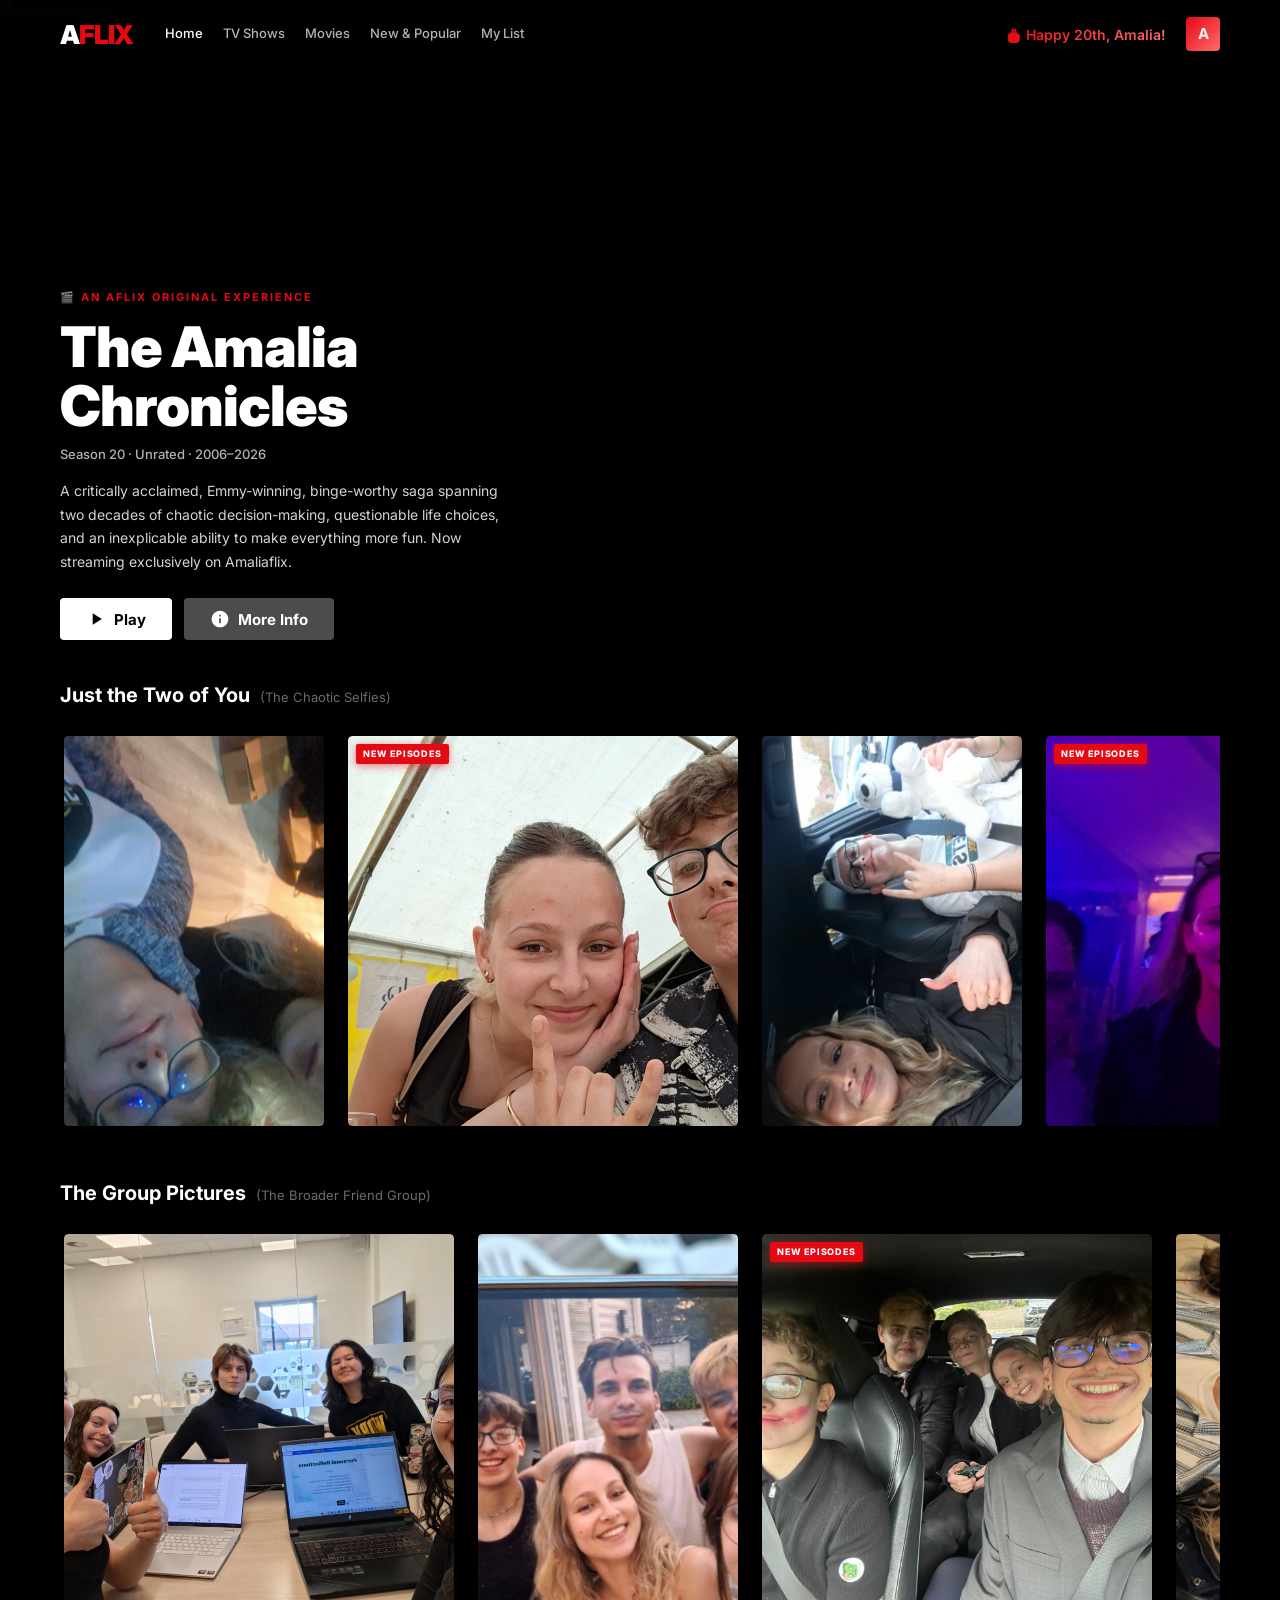
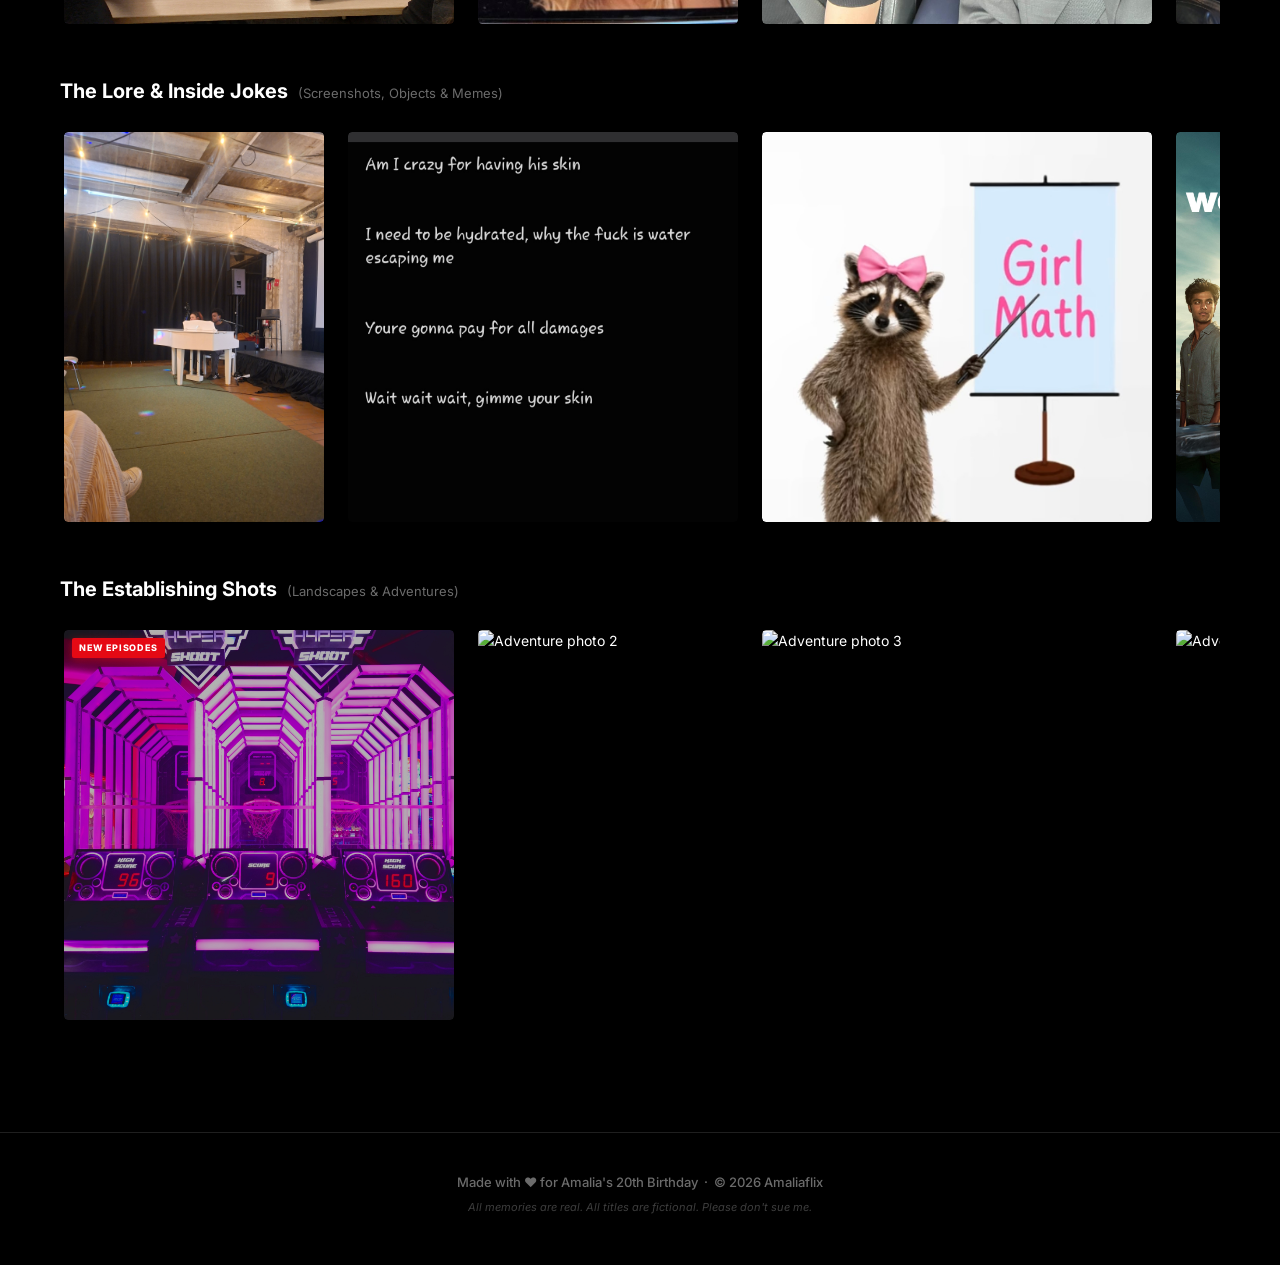
==== index.html @ 2b8cc13b "Update structure for deployment" ====
<!DOCTYPE html>
<html lang="en">
<head>
  <meta charset="UTF-8" />
  <meta name="viewport" content="width=device-width, initial-scale=1.0" />
  <title>Amaliaflix – Happy 20th, Amalia!</title>
  <meta name="description" content="A Netflix-style birthday tribute to Amalia's 20th birthday. Curated memories, inside jokes, and the greatest hits of 20 years." />
  <link rel="preconnect" href="https://fonts.googleapis.com" />
  <link rel="preconnect" href="https://fonts.gstatic.com" crossorigin />
  <link href="https://fonts.googleapis.com/css2?family=Inter:wght@300;400;500;600;700;900&display=swap" rel="stylesheet" />
  <link rel="stylesheet" href="style.css" />
</head>
<body>

  <!-- ===== FIXED HEADER ===== -->
  <header class="nav" id="main-nav">
    <div class="nav__left">
      <a href="#" class="nav__logo" id="logo-link" aria-label="Amaliaflix Home">
        <span class="logo__amalia">A</span><span class="logo__flix">FLIX</span>
      </a>
      <nav class="nav__links" aria-label="Main navigation">
        <a href="#" class="nav__link nav__link--active">Home</a>
        <a href="#" class="nav__link">TV Shows</a>
        <a href="#" class="nav__link">Movies</a>
        <a href="#" class="nav__link">New &amp; Popular</a>
        <a href="#" class="nav__link">My List</a>
      </nav>
    </div>
    <div class="nav__right">
      <span class="nav__greeting" id="birthday-greeting">🎂 Happy 20th, Amalia!</span>
      <a href="profile.html" class="nav__avatar" aria-label="Go to Profile" id="profile-avatar">A</a>
    </div>
  </header>

  <!-- ===== HERO BANNER ===== -->
  <section class="hero" id="hero-banner" aria-label="Featured content">
    <div class="hero__bg">
      <img src="imgs/The Establishing Shots/20260407_115421.jpg" alt="Hero backdrop" class="hero__img" />
      <div class="hero__overlay"></div>
    </div>
    <div class="hero__content">
      <div class="hero__meta-tag">🎬 An Aflix Original Experience</div>
      <h1 class="hero__title">The Amalia Chronicles</h1>
      <p class="hero__subtitle">Season 20 · Unrated · 2006–2026</p>
      <p class="hero__desc">
        A critically acclaimed, Emmy-winning, binge-worthy saga spanning two decades of chaotic decision-making,
        questionable life choices, and an inexplicable ability to make everything more fun.
        Now streaming exclusively on Amaliaflix.
      </p>
      <div class="hero__actions">
        <button class="btn btn--play" id="play-btn">
          <svg viewBox="0 0 24 24" fill="currentColor" width="20" height="20"><path d="M8 5v14l11-7z"/></svg>
          Play
        </button>
        <button class="btn btn--info" id="more-info-btn">
          <svg viewBox="0 0 24 24" fill="currentColor" width="20" height="20"><path d="M12 2C6.48 2 2 6.48 2 12s4.48 10 10 10 10-4.48 10-10S17.52 2 12 2zm1 15h-2v-6h2v6zm0-8h-2V7h2v2z"/></svg>
          More Info
        </button>
      </div>
    </div>
  </section>

  <!-- ===== MAIN CONTENT ===== -->
  <main class="content" id="main-content">

    <!-- ========================================
         ROW 1: Just the Two of You
         Folder: imgs/Just the Two of You/
         Files: Selfie_5, Snapchat x4, legos_notes_two_of_us
    ========================================= -->
    <section class="row" id="row-selfies" aria-labelledby="row1-title">
      <h2 class="row__title" id="row1-title">Just the Two of You <span class="row__subtitle">(The Chaotic Selfies)</span></h2>
      <div class="row__track-wrapper">
        <button class="row__chevron row__chevron--left" aria-label="Scroll left" id="r1-left">&#8249;</button>
        <div class="row__track" id="row1-track">

          <a href="#" class="card card--portrait" id="r1-c1" aria-label="Because You Watched: Our Terrible Decisions">
            <div class="card__img-wrap">
              <img src="imgs/Just the Two of You/Snapchat-1022523399.jpg" alt="Chaotic selfie 1" loading="lazy" />
              <div class="card__shine"></div>
            </div>
            <div class="card__meta">
              <span class="card__match card__match--green">98% Match</span>
              <h3 class="card__title">Because You Watched: Our Terrible Decisions</h3>
            </div>
          </a>

          <a href="#" class="card card--landscape" id="r1-c2" aria-label="Top 10 Buddy Comedies in the Region">
            <div class="card__img-wrap">
              <img src="imgs/Just the Two of You/Snapchat-1174439249.jpg" alt="Chaotic selfie 2" loading="lazy" />
              <span class="badge badge--new-ep" aria-label="New Episodes">New Episodes</span>
              <div class="card__shine"></div>
            </div>
            <div class="card__meta">
              <h3 class="card__title">Top 10 Buddy Comedies in the Region</h3>
            </div>
          </a>

          <a href="#" class="card card--portrait" id="r1-c3" aria-label="Critically Acclaimed Disasters">
            <div class="card__img-wrap">
              <img src="imgs/Just the Two of You/Snapchat-1669896129.jpg" alt="Chaotic selfie 3" loading="lazy" />
              <div class="card__shine"></div>
            </div>
            <div class="card__meta">
              <h3 class="card__title">Critically Acclaimed Disasters</h3>
            </div>
          </a>

          <a href="#" class="card card--landscape" id="r1-c4" aria-label="Unscripted Reality: Season 20">
            <div class="card__img-wrap">
              <img src="imgs/Just the Two of You/Snapchat-196099087.jpg" alt="Chaotic selfie 4" loading="lazy" />
              <span class="badge badge--new-ep" aria-label="New Episodes">New Episodes</span>
              <div class="card__shine"></div>
            </div>
            <div class="card__meta">
              <h3 class="card__title">Unscripted Reality: Season 20</h3>
            </div>
          </a>

          <a href="#" class="card card--portrait" id="r1-c5" aria-label="Portrait of a Young Woman: Unfiltered">
            <div class="card__img-wrap">
              <img src="imgs/Just the Two of You/Selfie_5.jpg" alt="Chaotic selfie 5" loading="lazy" />
              <div class="card__shine"></div>
            </div>
            <div class="card__meta">
              <span class="card__match card__match--green">94% Match</span>
              <h3 class="card__title">Portrait of a Young Woman: Unfiltered</h3>
            </div>
          </a>

          <a href="#" class="card card--landscape" id="r1-c6" aria-label="Notes from the Field: Object Study">
            <div class="card__img-wrap">
              <img src="imgs/Just the Two of You/legos_notes_two_of_us.jpg" alt="Legos and notes" loading="lazy" />
              <span class="badge badge--new-ep" aria-label="New Episodes">New Episodes</span>
              <div class="card__shine"></div>
            </div>
            <div class="card__meta">
              <h3 class="card__title">Notes from the Field: Object Study</h3>
            </div>
          </a>

        </div>
        <button class="row__chevron row__chevron--right" aria-label="Scroll right" id="r1-right">&#8250;</button>
      </div>
    </section>

    <!-- ========================================
         ROW 2: The Group Pictures
         Folder: imgs/The Group Pictures/
         Files: 20260511, IMG-20260519, IMG_20260504, Snapchat-1970, cooking_group_pic, pizza_day_group
    ========================================= -->
    <section class="row" id="row-group" aria-labelledby="row2-title">
      <h2 class="row__title" id="row2-title">The Group Pictures <span class="row__subtitle">(The Broader Friend Group)</span></h2>
      <div class="row__track-wrapper">
        <button class="row__chevron row__chevron--left" aria-label="Scroll left" id="r2-left">&#8249;</button>
        <div class="row__track" id="row2-track">

          <a href="#" class="card card--landscape" id="r2-c1" aria-label="Award-Winning Group Projects">
            <div class="card__img-wrap">
              <img src="imgs/The Group Pictures/20260511_171735.jpg" alt="Group photo 1" loading="lazy" />
              <div class="card__shine"></div>
            </div>
            <div class="card__meta">
              <h3 class="card__title">Award-Winning Group Projects</h3>
            </div>
          </a>

          <a href="#" class="card card--portrait" id="r2-c2" aria-label="Teammate Drama &amp; Betrayals">
            <div class="card__img-wrap">
              <img src="imgs/The Group Pictures/IMG_20260504_120258_643.jpg" alt="Group photo 2" loading="lazy" />
              <div class="card__shine"></div>
            </div>
            <div class="card__meta">
              <span class="card__match card__match--green">95% Match</span>
              <h3 class="card__title">Teammate Drama &amp; Betrayals</h3>
            </div>
          </a>

          <a href="#" class="card card--landscape" id="r2-c3" aria-label="Epic Crossovers">
            <div class="card__img-wrap">
              <img src="imgs/The Group Pictures/IMG-20260519-WA0002.jpg" alt="Group photo 3" loading="lazy" />
              <span class="badge badge--new-ep" aria-label="New Episodes">New Episodes</span>
              <div class="card__shine"></div>
            </div>
            <div class="card__meta">
              <h3 class="card__title">Epic Crossovers</h3>
            </div>
          </a>

          <a href="#" class="card card--portrait" id="r2-c4" aria-label="Ensemble Casts You May Know">
            <div class="card__img-wrap">
              <img src="imgs/The Group Pictures/Snapchat-1970759983.jpg" alt="Group photo 4" loading="lazy" />
              <div class="card__shine"></div>
            </div>
            <div class="card__meta">
              <h3 class="card__title">Ensemble Casts You May Know</h3>
            </div>
          </a>

          <a href="#" class="card card--landscape" id="r2-c5" aria-label="MasterChef: The Friend Group Edition">
            <div class="card__img-wrap">
              <img src="imgs/The Group Pictures/cooking_group_pic.jpg" alt="Group cooking" loading="lazy" />
              <span class="badge badge--new-ep" aria-label="New Episodes">New Episodes</span>
              <div class="card__shine"></div>
            </div>
            <div class="card__meta">
              <h3 class="card__title">MasterChef: The Friend Group Edition</h3>
            </div>
          </a>

          <a href="#" class="card card--portrait" id="r2-c6" aria-label="The Great Pizza Symposium">
            <div class="card__img-wrap">
              <img src="imgs/The Group Pictures/pizza_day_group.jpg" alt="Pizza day group" loading="lazy" />
              <div class="card__shine"></div>
            </div>
            <div class="card__meta">
              <span class="card__match card__match--green">91% Match</span>
              <h3 class="card__title">The Great Pizza Symposium</h3>
            </div>
          </a>

        </div>
        <button class="row__chevron row__chevron--right" aria-label="Scroll right" id="r2-right">&#8250;</button>
      </div>
    </section>

    <!-- ========================================
         ROW 3: The Lore & Inside Jokes
         Folder: imgs/The Lore & Inside Jokes/
         Files: 20260317, Screenshot x2, cute_little_guy, koln_fav_pic, we_were_liars
    ========================================= -->
    <section class="row" id="row-lore" aria-labelledby="row3-title">
      <h2 class="row__title" id="row3-title">The Lore &amp; Inside Jokes <span class="row__subtitle">(Screenshots, Objects &amp; Memes)</span></h2>
      <div class="row__track-wrapper">
        <button class="row__chevron row__chevron--left" aria-label="Scroll left" id="r3-left">&#8249;</button>
        <div class="row__track" id="row3-track">

          <a href="#" class="card card--portrait" id="r3-c1" aria-label="Nature &amp; Wildlife: Raccoon Edition">
            <div class="card__img-wrap">
              <img src="imgs/The Lore &amp; Inside Jokes/20260317_203804.jpg" alt="Lore photo 1" loading="lazy" />
              <div class="card__shine"></div>
            </div>
            <div class="card__meta">
              <span class="card__match card__match--green">99% Match</span>
              <h3 class="card__title">Nature &amp; Wildlife: Raccoon Edition</h3>
            </div>
          </a>

          <a href="#" class="card card--landscape" id="r3-c2" aria-label="Sci-Fi, Fantasy &amp; Girl Math">
            <div class="card__img-wrap">
              <img src="imgs/The Lore &amp; Inside Jokes/Screenshot_20260604_220347_Samsung Notes.jpg" alt="Lore photo 2" loading="lazy" />
              <div class="card__shine"></div>
            </div>
            <div class="card__meta">
              <h3 class="card__title">Sci-Fi, Fantasy &amp; Girl Math</h3>
            </div>
          </a>

          <a href="#" class="card card--landscape" id="r3-c3" aria-label="Psychological Thrillers (Our Text History)">
            <div class="card__img-wrap">
              <img src="imgs/The Lore &amp; Inside Jokes/Screenshot_20260604_220450_TikTok.jpg" alt="Lore photo 3" loading="lazy" />
              <div class="card__shine"></div>
            </div>
            <div class="card__meta">
              <h3 class="card__title">Psychological Thrillers (Our Text History)</h3>
            </div>
          </a>

          <a href="#" class="card card--portrait" id="r3-c4" aria-label="Gritty Documentaries: Enemy of the State">
            <div class="card__img-wrap">
              <img src="imgs/The Lore &amp; Inside Jokes/we_were_liars_for_website.jpg" alt="Lore photo 4" loading="lazy" />
              <div class="card__shine"></div>
            </div>
            <div class="card__meta">
              <span class="card__match card__match--green">97% Match</span>
              <h3 class="card__title">Gritty Documentaries: Enemy of the State</h3>
            </div>
          </a>

          <a href="#" class="card card--landscape" id="r3-c5" aria-label="Creature Feature: A Love Story">
            <div class="card__img-wrap">
              <img src="imgs/The Lore &amp; Inside Jokes/cute_little_guy_lore.jpg" alt="Cute little guy" loading="lazy" />
              <span class="badge badge--new-ep" aria-label="New Episodes">New Episodes</span>
              <div class="card__shine"></div>
            </div>
            <div class="card__meta">
              <h3 class="card__title">Creature Feature: A Love Story</h3>
            </div>
          </a>

          <a href="#" class="card card--portrait" id="r3-c6" aria-label="International Art House: Köln">
            <div class="card__img-wrap">
              <img src="imgs/The Lore &amp; Inside Jokes/koln_fav_pic.jpg" alt="Köln favourite photo" loading="lazy" />
              <div class="card__shine"></div>
            </div>
            <div class="card__meta">
              <span class="card__match card__match--green">96% Match</span>
              <h3 class="card__title">International Art House: Köln</h3>
            </div>
          </a>

        </div>
        <button class="row__chevron row__chevron--right" aria-label="Scroll right" id="r3-right">&#8250;</button>
      </div>
    </section>

    <!-- ========================================
         ROW 4: The Establishing Shots
         Folder: imgs/The Establishing Shots/
         Files: 20250928, 20260306, 20260407, 20260411, womens_day_establishing_shots
         (VID-20260601-WA0010.mp4 skipped — video file)
    ========================================= -->
    <section class="row" id="row-adventure" aria-labelledby="row4-title">
      <h2 class="row__title" id="row4-title">The Establishing Shots <span class="row__subtitle">(Landscapes &amp; Adventures)</span></h2>
      <div class="row__track-wrapper">
        <button class="row__chevron row__chevron--left" aria-label="Scroll left" id="r4-left">&#8249;</button>
        <div class="row__track" id="row4-track">

          <a href="#" class="card card--landscape" id="r4-c1" aria-label="Cinematic B-Roll &amp; Establishing Shots">
            <div class="card__img-wrap">
              <img src="imgs/The Establishing Shots/20250928_164437.jpg" alt="Adventure photo 1" loading="lazy" />
              <span class="badge badge--new-ep" aria-label="New Episodes">New Episodes</span>
              <div class="card__shine"></div>
            </div>
            <div class="card__meta">
              <h3 class="card__title">Cinematic B-Roll &amp; Establishing Shots</h3>
            </div>
          </a>

          <a href="#" class="card card--portrait" id="r4-c2" aria-label="Action &amp; Adventure: The Side Quests">
            <div class="card__img-wrap">
              <img src="imgs/The Establishing Shots/20260306_141510.jpg" alt="Adventure photo 2" loading="lazy" />
              <div class="card__shine"></div>
            </div>
            <div class="card__meta">
              <h3 class="card__title">Action &amp; Adventure: The Side Quests</h3>
            </div>
          </a>

          <a href="#" class="card card--landscape" id="r4-c3" aria-label="On Location: Places We Got Lost">
            <div class="card__img-wrap">
              <img src="imgs/The Establishing Shots/20260407_115421.jpg" alt="Adventure photo 3" loading="lazy" />
              <div class="card__shine"></div>
            </div>
            <div class="card__meta">
              <span class="card__match card__match--green">96% Match</span>
              <h3 class="card__title">On Location: Places We Got Lost</h3>
            </div>
          </a>

          <a href="#" class="card card--portrait" id="r4-c4" aria-label="Travel Documentaries &amp; Escapades">
            <div class="card__img-wrap">
              <img src="imgs/The Establishing Shots/20260411_153146.jpg" alt="Adventure photo 4" loading="lazy" />
              <div class="card__shine"></div>
            </div>
            <div class="card__meta">
              <h3 class="card__title">Travel Documentaries &amp; Escapades</h3>
            </div>
          </a>

          <a href="#" class="card card--landscape" id="r4-c5" aria-label="Women&#39;s Day Special: Feature Length">
            <div class="card__img-wrap">
              <img src="imgs/The Establishing Shots/womens_day_establishing_shots.jpg" alt="Women's Day establishing shot" loading="lazy" />
              <span class="badge badge--new-ep" aria-label="New Episodes">New Episodes</span>
              <div class="card__shine"></div>
            </div>
            <div class="card__meta">
              <h3 class="card__title">Women's Day Special: Feature Length</h3>
            </div>
          </a>

          <a href="#" class="card card--portrait" id="r4-c6" aria-label="Birthday Special: Director&#39;s Cut">
            <div class="card__img-wrap">
              <img src="imgs/The Establishing Shots/birthday_establishing_shots.jpg" alt="Birthday establishing shot" loading="lazy" />
              <span class="badge badge--new-ep" aria-label="New Episodes">New Episodes</span>
              <div class="card__shine"></div>
            </div>
            <div class="card__meta">
              <span class="card__match card__match--green">100% Match</span>
              <h3 class="card__title">Birthday Special: Director's Cut</h3>
            </div>
          </a>

        </div>
        <button class="row__chevron row__chevron--right" aria-label="Scroll right" id="r4-right">&#8250;</button>
      </div>
    </section>

  </main>

  <!-- ===== FOOTER ===== -->
  <footer class="footer" id="main-footer">
    <p class="footer__text">Made with ❤️ for Amalia's 20th Birthday &nbsp;·&nbsp; © 2026 Amaliaflix</p>
    <p class="footer__sub">All memories are real. All titles are fictional. Please don't sue me.</p>
  </footer>

  <!-- ===== MODAL ===== -->
  <div class="modal-backdrop" id="modal-backdrop" role="dialog" aria-modal="true" aria-labelledby="modal-title-text">
    <div class="modal" id="modal-container">
      <button class="modal__close" id="modal-close" aria-label="Close">✕</button>
      <div class="modal__banner">
        <img src="" alt="" id="modal-banner-img" />
        <div class="modal__banner-overlay"></div>
      </div>
      <div class="modal__body">
        <h2 class="modal__title" id="modal-title-text"></h2>
        <div class="modal__top">
          <span class="modal__match" id="modal-match"></span>
          <span class="modal__badge" id="modal-badge" style="display:none">New Episodes</span>
          <span class="modal__year"  id="modal-year"></span>
          <span class="modal__duration" id="modal-duration"></span>
        </div>
        <div class="modal__actions">
          <button class="modal__btn modal__btn--play">
            <svg viewBox="0 0 24 24" fill="currentColor" width="17" height="17"><path d="M8 5v14l11-7z"/></svg>
            Play
          </button>
          <button class="modal__btn modal__btn--list">
            <svg viewBox="0 0 24 24" fill="currentColor" width="17" height="17"><path d="M19 13H13v6h-2v-6H5v-2h6V5h2v6h6v2z"/></svg>
            My List
          </button>
        </div>
        <div class="modal__columns">
          <p class="modal__desc" id="modal-desc"></p>
          <ul class="modal__meta-list" id="modal-meta-list"></ul>
        </div>
      </div>
    </div>
  </div>

  <!-- ===== MORE INFO MODAL ===== -->
  <div class="modal-backdrop" id="more-info-modal" role="dialog" aria-modal="true" aria-labelledby="info-modal-title">
    <div class="modal modal--feedback" id="info-modal-container">
      <button class="modal__close" id="info-modal-close" aria-label="Close">✕</button>
      <div class="modal__banner modal__banner--feedback">
        <img src="imgs/The Establishing Shots/20260407_115421.jpg" alt="Amalia Chronicles backdrop" />
        <div class="modal__banner-overlay"></div>
      </div>
      <div class="modal__body">
        <h2 class="modal__title" id="info-modal-title">The Amalia Chronicles: Viewer Reviews</h2>
        <p class="modal__desc" style="margin-bottom: 24px; color: var(--clr-gray); font-size: 14px;">
          What makes Amalia the ultimate main character? Add your favorite things about her to the official review log below.
        </p>
        
        <form id="feedback-form" style="display: flex; flex-direction: column; gap: 12px; margin-bottom: 30px;">
          <div style="display: flex; gap: 10px;">
            <input type="text" id="feedback-input" placeholder="e.g., Her chaotic plans, her amazing music taste..." required 
              style="flex: 1; padding: 12px 16px; border-radius: 4px; background: #2a2a2a; border: 1px solid #444; color: #fff; font-family: var(--font-main); font-size: 14px; outline: none; transition: border-color 0.2s;" />
            <button type="submit" class="btn btn--play" style="padding: 0 24px; font-weight: 700; border-radius: 4px; border: none; cursor: pointer; font-size: 14px;">
              Add Review
            </button>
          </div>
        </form>

        <h3 style="font-size: 16px; font-weight: 700; margin-bottom: 12px; display: flex; align-items: center; gap: 8px;">
          ⭐ Audience Favorites <span id="feedback-count" style="font-size: 12px; color: var(--clr-netflix); font-weight: 800; background: rgba(229,9,20,0.15); padding: 2px 8px; border-radius: 10px;">0</span>
        </h3>
        
        <div id="feedback-list-container" style="max-height: 250px; overflow-y: auto; padding-right: 5px;">
          <ul id="feedback-list" style="list-style: none; display: flex; flex-direction: column; gap: 8px;">
            <!-- reviews dynamically added here -->
          </ul>
        </div>
      </div>
    </div>
  </div>

  <script src="script.js"></script>
</body>
</html>
---- style.css ----
/* ============================================================
   AMALIAFLIX – Netflix-style Birthday Website
   style.css
   ============================================================ */

/* ── Reset & Base ─────────────────────────────────────────── */
*, *::before, *::after { box-sizing: border-box; margin: 0; padding: 0; }

:root {
  --clr-bg:        #000000;
  --clr-surface:   #141414;
  --clr-surface2:  #1f1f1f;
  --clr-netflix:   #e50914;
  --clr-white:     #ffffff;
  --clr-gray:      #b3b3b3;
  --clr-gray-dim:  #6b6b6b;
  --clr-match:     #46d369;
  --clr-badge-bg:  #e50914;

  --font-main: 'Inter', 'Helvetica Neue', Arial, sans-serif;

  --card-portrait-w:  260px;
  --card-landscape-w: 390px;
  --card-portrait-h:  390px;   /* 2/3 ratio of 260 */
  --card-landscape-h: 220px;

  --row-gap:     24px;
  --row-pad-x:   60px;

  --nav-h:       68px;
  --transition:  0.3s ease;
}

html { scroll-behavior: smooth; }

body {
  background-color: var(--clr-bg);
  color: var(--clr-white);
  font-family: var(--font-main);
  font-size: 14px;
  line-height: 1.5;
  overflow-x: hidden;
  -webkit-font-smoothing: antialiased;
}

a { text-decoration: none; color: inherit; }

/* ── Scrollbar ────────────────────────────────────────────── */
::-webkit-scrollbar { width: 6px; height: 6px; }
::-webkit-scrollbar-track { background: var(--clr-bg); }
::-webkit-scrollbar-thumb { background: #444; border-radius: 3px; }
::-webkit-scrollbar-thumb:hover { background: #666; }

/* ============================================================
   NAV / HEADER
   ============================================================ */
.nav {
  position: fixed;
  top: 0;
  left: 0;
  right: 0;
  z-index: 1000;
  display: flex;
  align-items: center;
  justify-content: space-between;
  padding: 0 var(--row-pad-x);
  height: var(--nav-h);
  background: linear-gradient(
    to bottom,
    rgba(0,0,0,0.92) 0%,
    rgba(0,0,0,0.6)  70%,
    transparent      100%
  );
  backdrop-filter: blur(2px);
  transition: background var(--transition);
}
.nav.scrolled {
  background: rgba(0,0,0,0.97);
}

.nav__left  { display: flex; align-items: center; gap: 32px; }
.nav__right { display: flex; align-items: center; gap: 20px; }

/* Logo */
.nav__logo {
  font-size: 26px;
  font-weight: 900;
  letter-spacing: -1px;
  user-select: none;
}
.logo__amalia { color: var(--clr-white); }
.logo__flix   { color: var(--clr-netflix); }

/* Nav links */
.nav__links { display: flex; align-items: center; gap: 20px; }
.nav__link {
  font-size: 13px;
  font-weight: 500;
  color: var(--clr-gray);
  transition: color var(--transition);
  white-space: nowrap;
}
.nav__link:hover,
.nav__link--active { color: var(--clr-white); }

/* Birthday greeting */
.nav__greeting {
  font-size: 14px;
  font-weight: 600;
  color: var(--clr-white);
  white-space: nowrap;
  background: linear-gradient(90deg, #e50914, #ff6b6b, #ffd700);
  -webkit-background-clip: text;
  -webkit-text-fill-color: transparent;
  background-clip: text;
  animation: shimmer 3s ease-in-out infinite;
  background-size: 200% auto;
}

@keyframes shimmer {
  0%   { background-position: 0% center; }
  50%  { background-position: 100% center; }
  100% { background-position: 0% center; }
}

/* Avatar */
.nav__avatar {
  width: 34px;
  height: 34px;
  border-radius: 4px;
  background: linear-gradient(135deg, var(--clr-netflix), #ff6b6b);
  display: flex;
  align-items: center;
  justify-content: center;
  font-weight: 700;
  font-size: 15px;
  cursor: pointer;
  transition: opacity var(--transition);
}
.nav__avatar:hover { opacity: 0.8; }

/* ============================================================
   HERO
   ============================================================ */
.hero {
  position: relative;
  height: 80vh;
  min-height: 500px;
  display: flex;
  align-items: flex-end;
  padding: 0 var(--row-pad-x) 80px;
  overflow: hidden;
}

.hero__bg {
  position: absolute;
  inset: 0;
}
.hero__img {
  width: 100%;
  height: 100%;
  object-fit: cover;
  object-position: center 20%;
}
.hero__overlay {
  position: absolute;
  inset: 0;
  background: linear-gradient(
    to right,
    rgba(0,0,0,0.85) 0%,
    rgba(0,0,0,0.4)  50%,
    transparent      100%
  ),
  linear-gradient(
    to top,
    rgba(0,0,0,1)    0%,
    rgba(0,0,0,0.3)  40%,
    transparent      70%
  );
}

.hero__content {
  position: relative;
  z-index: 1;
  max-width: 520px;
}

.hero__meta-tag {
  display: inline-block;
  font-size: 11px;
  font-weight: 700;
  letter-spacing: 2px;
  text-transform: uppercase;
  color: var(--clr-netflix);
  margin-bottom: 12px;
}

.hero__title {
  font-size: clamp(32px, 5vw, 56px);
  font-weight: 900;
  line-height: 1.05;
  letter-spacing: -1px;
  margin-bottom: 10px;
  text-shadow: 0 2px 20px rgba(0,0,0,0.5);
}

.hero__subtitle {
  font-size: 13px;
  color: var(--clr-gray);
  margin-bottom: 14px;
  font-weight: 500;
}

.hero__desc {
  font-size: 14px;
  color: #d4d4d4;
  line-height: 1.7;
  margin-bottom: 24px;
  max-width: 440px;
}

/* Hero buttons */
.hero__actions { display: flex; gap: 12px; flex-wrap: wrap; }

.btn {
  display: inline-flex;
  align-items: center;
  gap: 8px;
  padding: 11px 26px;
  border-radius: 4px;
  font-size: 15px;
  font-weight: 700;
  font-family: var(--font-main);
  cursor: pointer;
  border: none;
  transition: all var(--transition);
  white-space: nowrap;
}
.btn--play {
  background: var(--clr-white);
  color: #000;
}
.btn--play:hover {
  background: rgba(255,255,255,0.8);
}
.btn--info {
  background: rgba(109, 109, 110, 0.7);
  color: var(--clr-white);
}
.btn--info:hover {
  background: rgba(109, 109, 110, 0.5);
}

/* ============================================================
   CONTENT / ROWS
   ============================================================ */
.content {
  position: relative;
  z-index: 1;
  padding-bottom: 60px;
  margin-top: -40px; /* pull rows up slightly over hero gradient */
}

/* ── Row Wrapper ─────────────────────────────────────────── */
.row {
  margin-bottom: 40px;
  padding: 0 var(--row-pad-x);
}

.row__title {
  font-size: 20px;
  font-weight: 700;
  color: var(--clr-white);
  margin-bottom: 14px;
  display: flex;
  align-items: baseline;
  gap: 10px;
  flex-wrap: wrap;
}
.row__subtitle {
  font-size: 13px;
  font-weight: 400;
  color: var(--clr-gray-dim);
}

/* Track wrapper – holds chevrons + scrollable strip */
.row__track-wrapper {
  position: relative;
  display: flex;
  align-items: center;
}

/* Scrollable track */
.row__track {
  display: flex;
  gap: var(--row-gap);
  overflow-x: auto;
  scroll-behavior: smooth;
  -webkit-overflow-scrolling: touch;
  scrollbar-width: none; /* Firefox */
  padding: 12px 4px; /* room for scale transform */
}
.row__track::-webkit-scrollbar { display: none; }

/* Chevron scroll buttons */
.row__chevron {
  position: absolute;
  z-index: 10;
  top: 50%;
  transform: translateY(-50%);
  width: 40px;
  height: 40px;
  background: rgba(20,20,20,0.85);
  border: 1px solid rgba(255,255,255,0.15);
  color: var(--clr-white);
  font-size: 28px;
  line-height: 1;
  cursor: pointer;
  border-radius: 50%;
  display: flex;
  align-items: center;
  justify-content: center;
  transition: background var(--transition), opacity var(--transition);
  opacity: 0;
}
.row__track-wrapper:hover .row__chevron { opacity: 1; }
.row__chevron:hover { background: rgba(40,40,40,0.95); }
.row__chevron--left  { left: -50px; }
.row__chevron--right { right: -50px; }

/* ============================================================
   CARD
   ============================================================ */

/* --- Base card --- */
.card {
  position: relative;
  flex-shrink: 0;
  border-radius: 4px;
  overflow: hidden;           /* keeps transform inside bounds */
  cursor: pointer;
  transition: transform var(--transition), z-index 0s;
  display: block;
}

/* Portrait: aspect-ratio 2/3 */
.card--portrait {
  width:  var(--card-portrait-w);
  aspect-ratio: 2 / 3;
}

/* Landscape: aspect-ratio 16/9 */
.card--landscape {
  width:  var(--card-landscape-w);
  aspect-ratio: 16 / 9;
}

/* Hover pop-out */
.card:hover {
  transform: scale(1.1);
  z-index: 50;
}
.card:hover .card__img-wrap img {
  filter: brightness(1.12);
}

/* ── Image Container ─────────────────────────────────────── */
.card__img-wrap {
  position: relative;
  width: 100%;
  height: 100%;              /* fill the card */
  overflow: hidden;
  border-radius: 4px;
}

.card__img-wrap img {
  width: 100%;
  height: 100%;
  object-fit: cover;         /* zoom-crop to fill exactly */
  display: block;
  transition: filter var(--transition);
  border-radius: 4px;
}

/* Subtle shine overlay on hover */
.card__shine {
  position: absolute;
  inset: 0;
  border-radius: 4px;
  background: linear-gradient(
    135deg,
    rgba(255,255,255,0.04) 0%,
    transparent 60%
  );
  pointer-events: none;
  opacity: 0;
  transition: opacity var(--transition);
}
.card:hover .card__shine { opacity: 1; }

/* ── Card Meta (title + match) ───────────────────────────── */
.card__meta {
  padding: 8px 4px 4px;
}

.card__match {
  display: block;
  font-size: 11px;
  font-weight: 700;
  letter-spacing: 0.5px;
  margin-bottom: 4px;
}
.card__match--green { color: var(--clr-match); }

.card__title {
  font-size: 11px;
  font-weight: 500;
  color: var(--clr-gray);
  line-height: 1.4;
  overflow: hidden;
  display: -webkit-box;
  -webkit-line-clamp: 2;
  -webkit-box-orient: vertical;
}

/* ============================================================
   BADGE – "New Episodes"
   ============================================================ */
.badge {
  position: absolute;
  z-index: 5;
  font-size: 9px;
  font-weight: 800;
  letter-spacing: 0.8px;
  text-transform: uppercase;
  padding: 3px 7px;
  border-radius: 2px;
  pointer-events: none;
}

.badge--new-ep {
  top: 8px;
  left: 8px;
  background: var(--clr-badge-bg);
  color: var(--clr-white);
  box-shadow: 0 2px 8px rgba(229,9,20,0.5);
}

/* ============================================================
   FOOTER
   ============================================================ */
.footer {
  padding: 40px var(--row-pad-x) 50px;
  border-top: 1px solid var(--clr-surface2);
  text-align: center;
}

.footer__text {
  font-size: 13px;
  color: var(--clr-gray-dim);
  margin-bottom: 6px;
  font-weight: 500;
}

.footer__sub {
  font-size: 11px;
  color: #3d3d3d;
  font-style: italic;
}

/* ============================================================
   RESPONSIVE
   ============================================================ */
@media (max-width: 900px) {
  :root {
    --row-pad-x:   24px;
    --card-portrait-w:  200px;
    --card-landscape-w: 300px;
    --row-gap: 18px;
  }
  .nav__links { display: none; }
  .hero { padding: 0 24px 60px; }
}

@media (max-width: 600px) {
  :root {
    --row-pad-x:   16px;
    --card-portrait-w:  150px;
    --card-landscape-w: 225px;
    --row-gap: 14px;
  }
  .nav__greeting { font-size: 12px; }
  .hero__title { font-size: 28px; }
  .btn { padding: 9px 18px; font-size: 13px; }
}

/* ============================================================
   MODAL
   ============================================================ */

/* Backdrop */
.modal-backdrop {
  position: fixed;
  inset: 0;
  z-index: 2000;
  background: rgba(0, 0, 0, 0.78);
  backdrop-filter: blur(6px);
  -webkit-backdrop-filter: blur(6px);
  display: flex;
  align-items: center;
  justify-content: center;
  padding: 20px;
  opacity: 0;
  pointer-events: none;
  transition: opacity 0.25s ease;
}
.modal-backdrop.is-open {
  opacity: 1;
  pointer-events: all;
}

/* Modal container */
.modal {
  background: #181818;
  border-radius: 8px;
  width: 100%;
  max-width: 860px;
  max-height: 90vh;
  overflow-y: auto;
  scrollbar-width: thin;
  scrollbar-color: #444 #181818;
  position: relative;
  transform: scale(0.92) translateY(20px);
  transition: transform 0.28s cubic-bezier(0.34, 1.3, 0.64, 1);
  box-shadow: 0 24px 80px rgba(0,0,0,0.9);
}
.modal-backdrop.is-open .modal {
  transform: scale(1) translateY(0);
}

/* Modal banner image */
.modal__banner {
  position: relative;
  width: 100%;
  aspect-ratio: 16 / 9;
  overflow: hidden;
  border-radius: 8px 8px 0 0;
  flex-shrink: 0;
}
.modal__banner img {
  width: 100%;
  height: 100%;
  object-fit: cover;
  object-position: center 25%;
  display: block;
}
.modal__banner-overlay {
  position: absolute;
  inset: 0;
  background: linear-gradient(
    to top,
    #181818 0%,
    rgba(24,24,24,0.4) 50%,
    transparent 100%
  );
}

/* Close button */
.modal__close {
  position: absolute;
  top: 14px;
  right: 14px;
  z-index: 10;
  width: 36px;
  height: 36px;
  border-radius: 50%;
  background: rgba(30,30,30,0.85);
  border: 2px solid rgba(255,255,255,0.2);
  color: var(--clr-white);
  font-size: 18px;
  line-height: 1;
  cursor: pointer;
  display: flex;
  align-items: center;
  justify-content: center;
  transition: background var(--transition), border-color var(--transition);
  font-family: var(--font-main);
}
.modal__close:hover {
  background: rgba(60,60,60,0.95);
  border-color: rgba(255,255,255,0.5);
}

/* Modal body */
.modal__body {
  padding: 0 36px 36px;
}

/* Top section: match + badges + action buttons */
.modal__top {
  display: flex;
  align-items: center;
  gap: 14px;
  margin-bottom: 20px;
  flex-wrap: wrap;
}

.modal__title {
  font-size: clamp(22px, 3vw, 30px);
  font-weight: 800;
  line-height: 1.15;
  margin-bottom: 14px;
  letter-spacing: -0.5px;
}

.modal__match {
  font-size: 15px;
  font-weight: 700;
  color: var(--clr-match);
}

.modal__badge {
  display: inline-block;
  font-size: 11px;
  font-weight: 800;
  letter-spacing: 0.8px;
  text-transform: uppercase;
  padding: 3px 8px;
  border-radius: 2px;
  background: var(--clr-netflix);
  color: var(--clr-white);
}

.modal__year,
.modal__duration {
  font-size: 13px;
  color: var(--clr-gray);
}

/* Two-column layout: description | metadata */
.modal__columns {
  display: grid;
  grid-template-columns: 1fr 220px;
  gap: 32px;
  align-items: start;
}

.modal__desc {
  font-size: 15px;
  color: #d4d4d4;
  line-height: 1.75;
}

/* Right column metadata */
.modal__meta-list {
  list-style: none;
  display: flex;
  flex-direction: column;
  gap: 10px;
}
.modal__meta-item {
  font-size: 13px;
  line-height: 1.5;
}
.modal__meta-label {
  color: var(--clr-gray-dim);
  font-weight: 600;
}
.modal__meta-value {
  color: var(--clr-gray);
}

/* Action button row inside modal */
.modal__actions {
  display: flex;
  gap: 10px;
  margin-bottom: 24px;
  flex-wrap: wrap;
}
.modal__btn {
  display: inline-flex;
  align-items: center;
  gap: 7px;
  padding: 10px 22px;
  border-radius: 4px;
  font-size: 14px;
  font-weight: 700;
  font-family: var(--font-main);
  cursor: pointer;
  border: none;
  transition: all var(--transition);
  white-space: nowrap;
}
.modal__btn--play {
  background: var(--clr-white);
  color: #000;
}
.modal__btn--play:hover { background: rgba(255,255,255,0.8); }
.modal__btn--list {
  background: rgba(109,109,110,0.55);
  color: var(--clr-white);
  border: 2px solid rgba(255,255,255,0.35);
  padding: 8px 20px;
}
.modal__btn--list:hover { background: rgba(109,109,110,0.8); }

@media (max-width: 640px) {
  .modal__body { padding: 0 20px 28px; }
  .modal__columns { grid-template-columns: 1fr; gap: 20px; }
  .modal__title { font-size: 20px; }
}

/* Feedback / Review Modal Custom Styles */
.modal--feedback {
  max-width: 600px;
}
.modal__banner--feedback {
  aspect-ratio: 21 / 9;
}
#feedback-input:focus {
  border-color: var(--clr-netflix) !important;
}
.feedback-item {
  display: flex;
  align-items: center;
  justify-content: space-between;
  padding: 12px 16px;
  background: #222;
  border-radius: 6px;
  border-left: 3px solid var(--clr-netflix);
  font-size: 14px;
  transition: transform 0.2s, background 0.2s;
  animation: fadeIn 0.3s ease-out;
}
.feedback-item:hover {
  background: #2a2a2a;
}
.feedback-delete-btn {
  background: transparent;
  border: none;
  color: var(--clr-gray-dim);
  cursor: pointer;
  font-size: 16px;
  transition: color 0.2s;
  padding: 2px 6px;
}
.feedback-delete-btn:hover {
  color: var(--clr-netflix);
}
@keyframes fadeIn {
  from { opacity: 0; transform: translateY(8px); }
  to { opacity: 1; transform: translateY(0); }
}
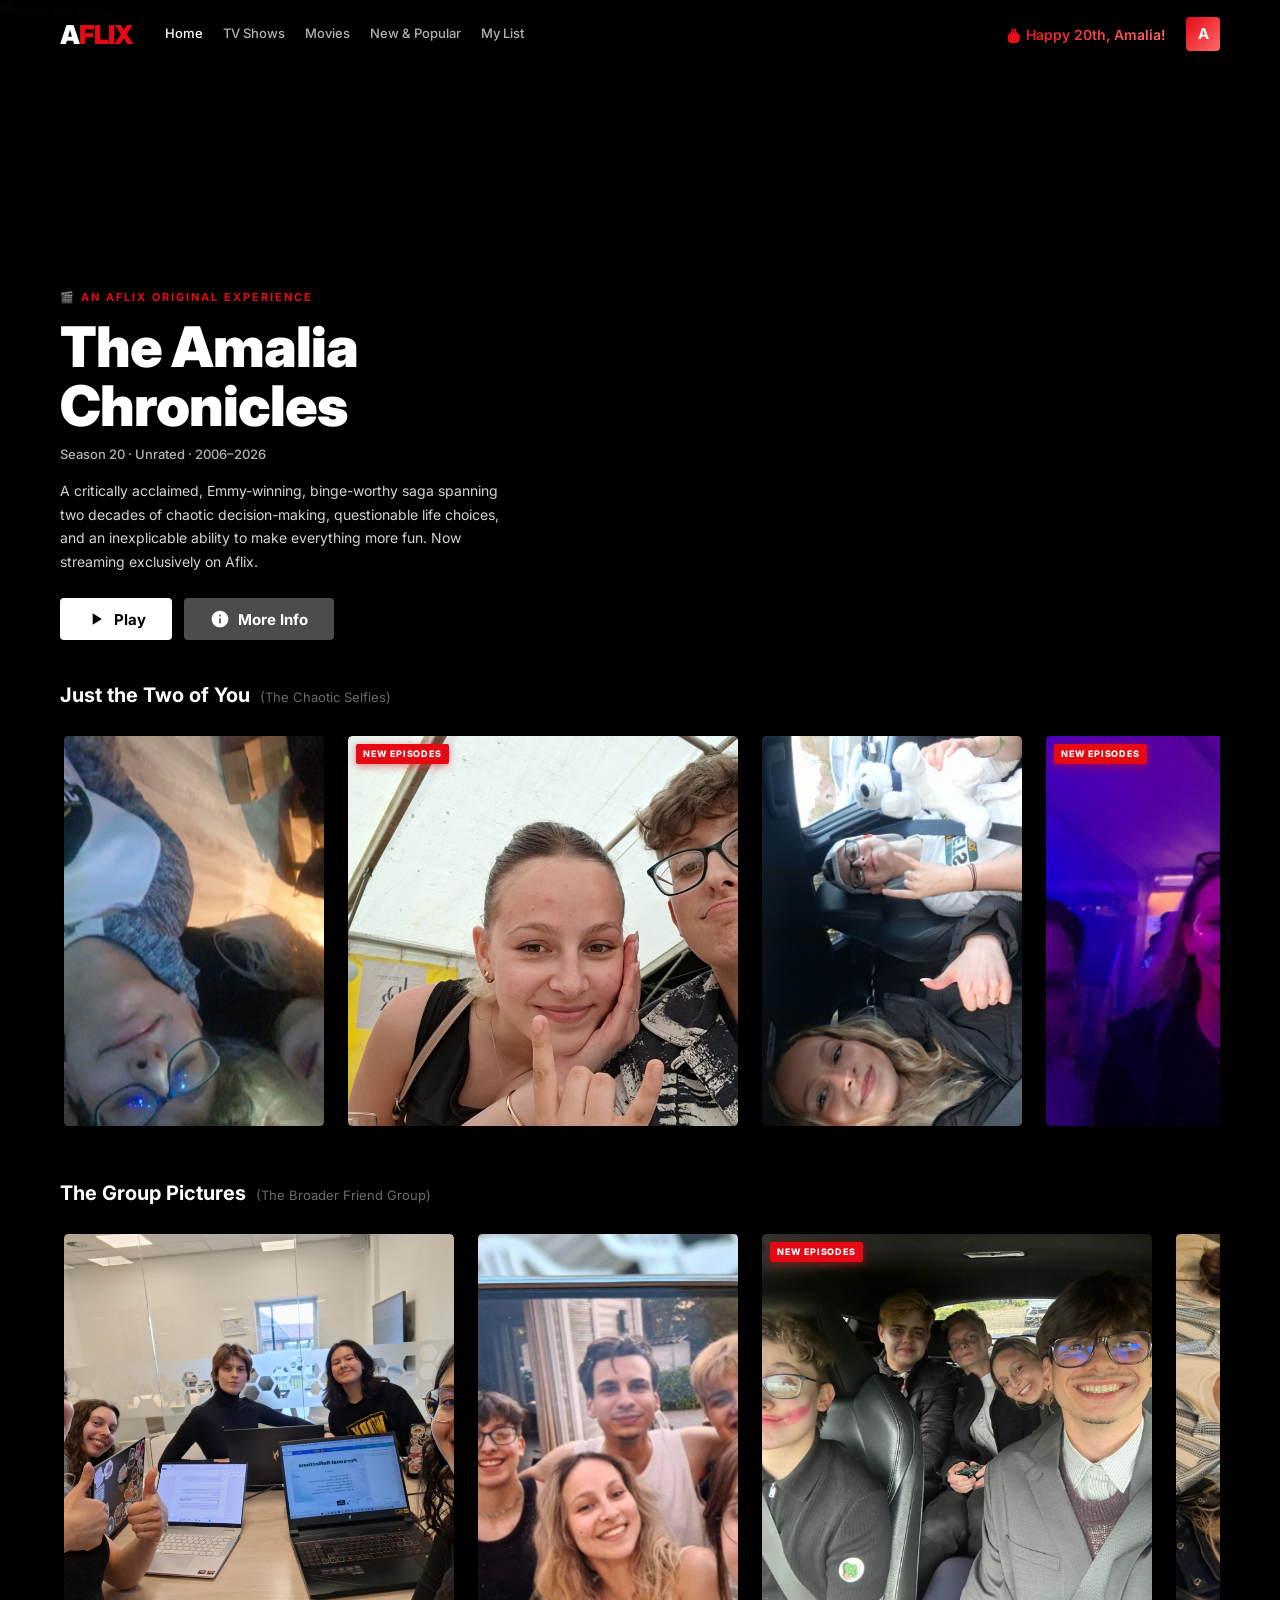
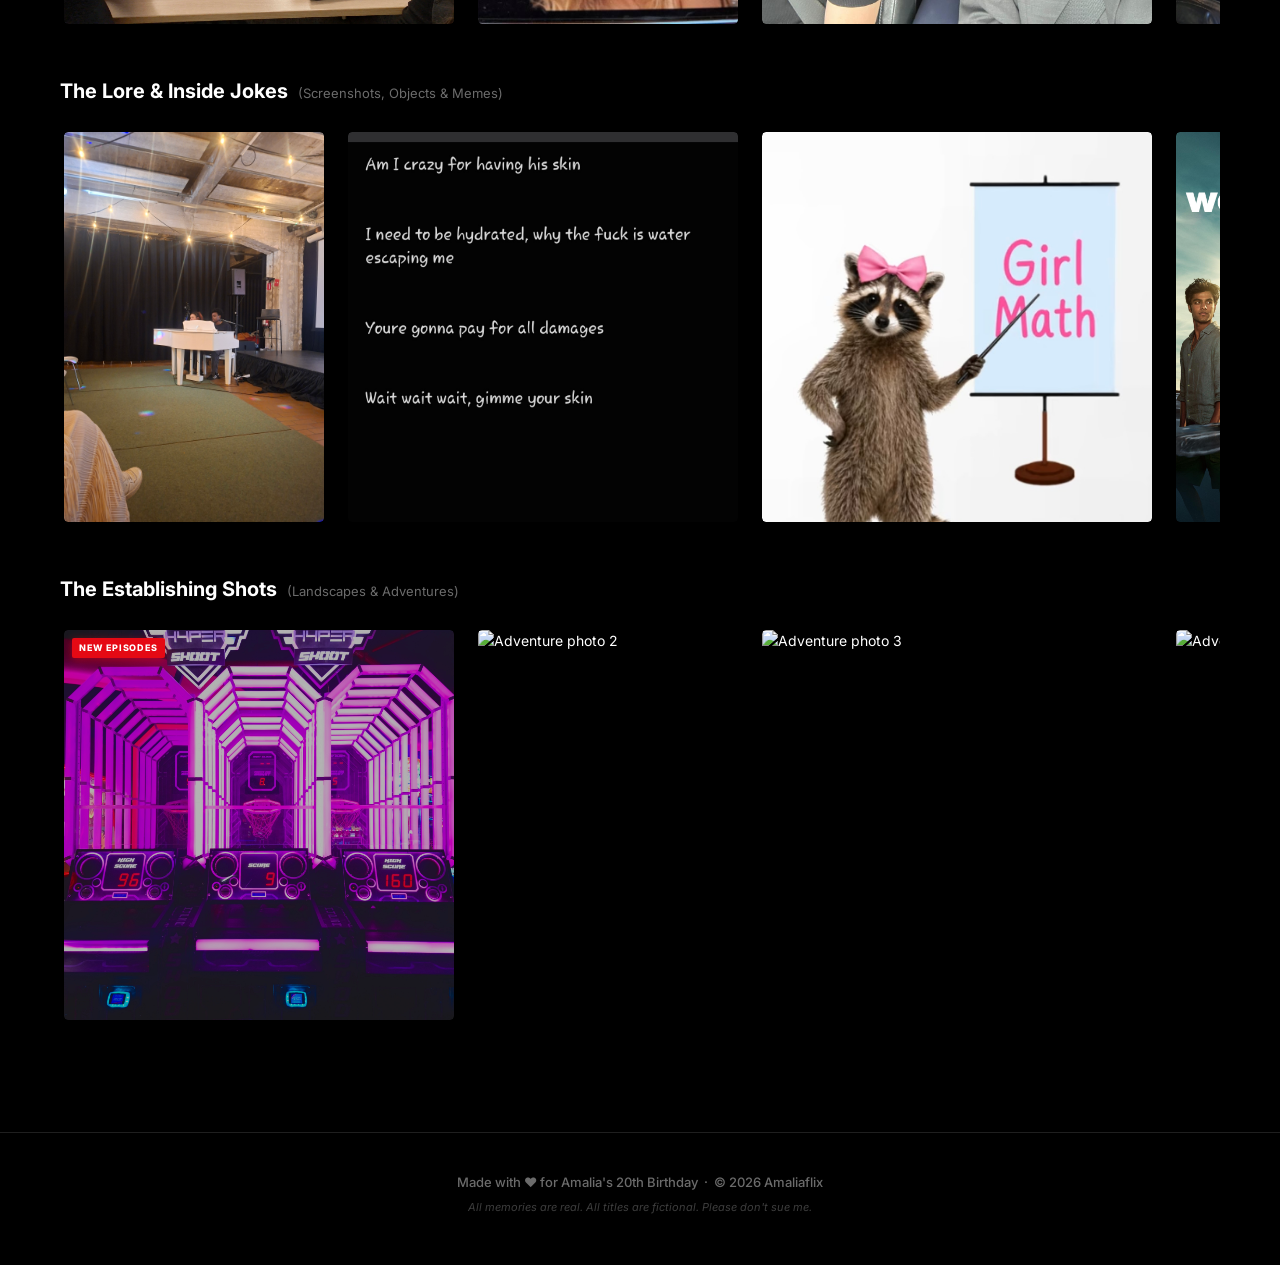
==== commit 14672bbd: "Added stuff" ====
--- a/index.html
+++ b/index.html
@@ -45,7 +45,7 @@
       <p class="hero__desc">
         A critically acclaimed, Emmy-winning, binge-worthy saga spanning two decades of chaotic decision-making,
         questionable life choices, and an inexplicable ability to make everything more fun.
-        Now streaming exclusively on Amaliaflix.
+        Now streaming exclusively on Aflix.
       </p>
       <div class="hero__actions">
         <button class="btn btn--play" id="play-btn">
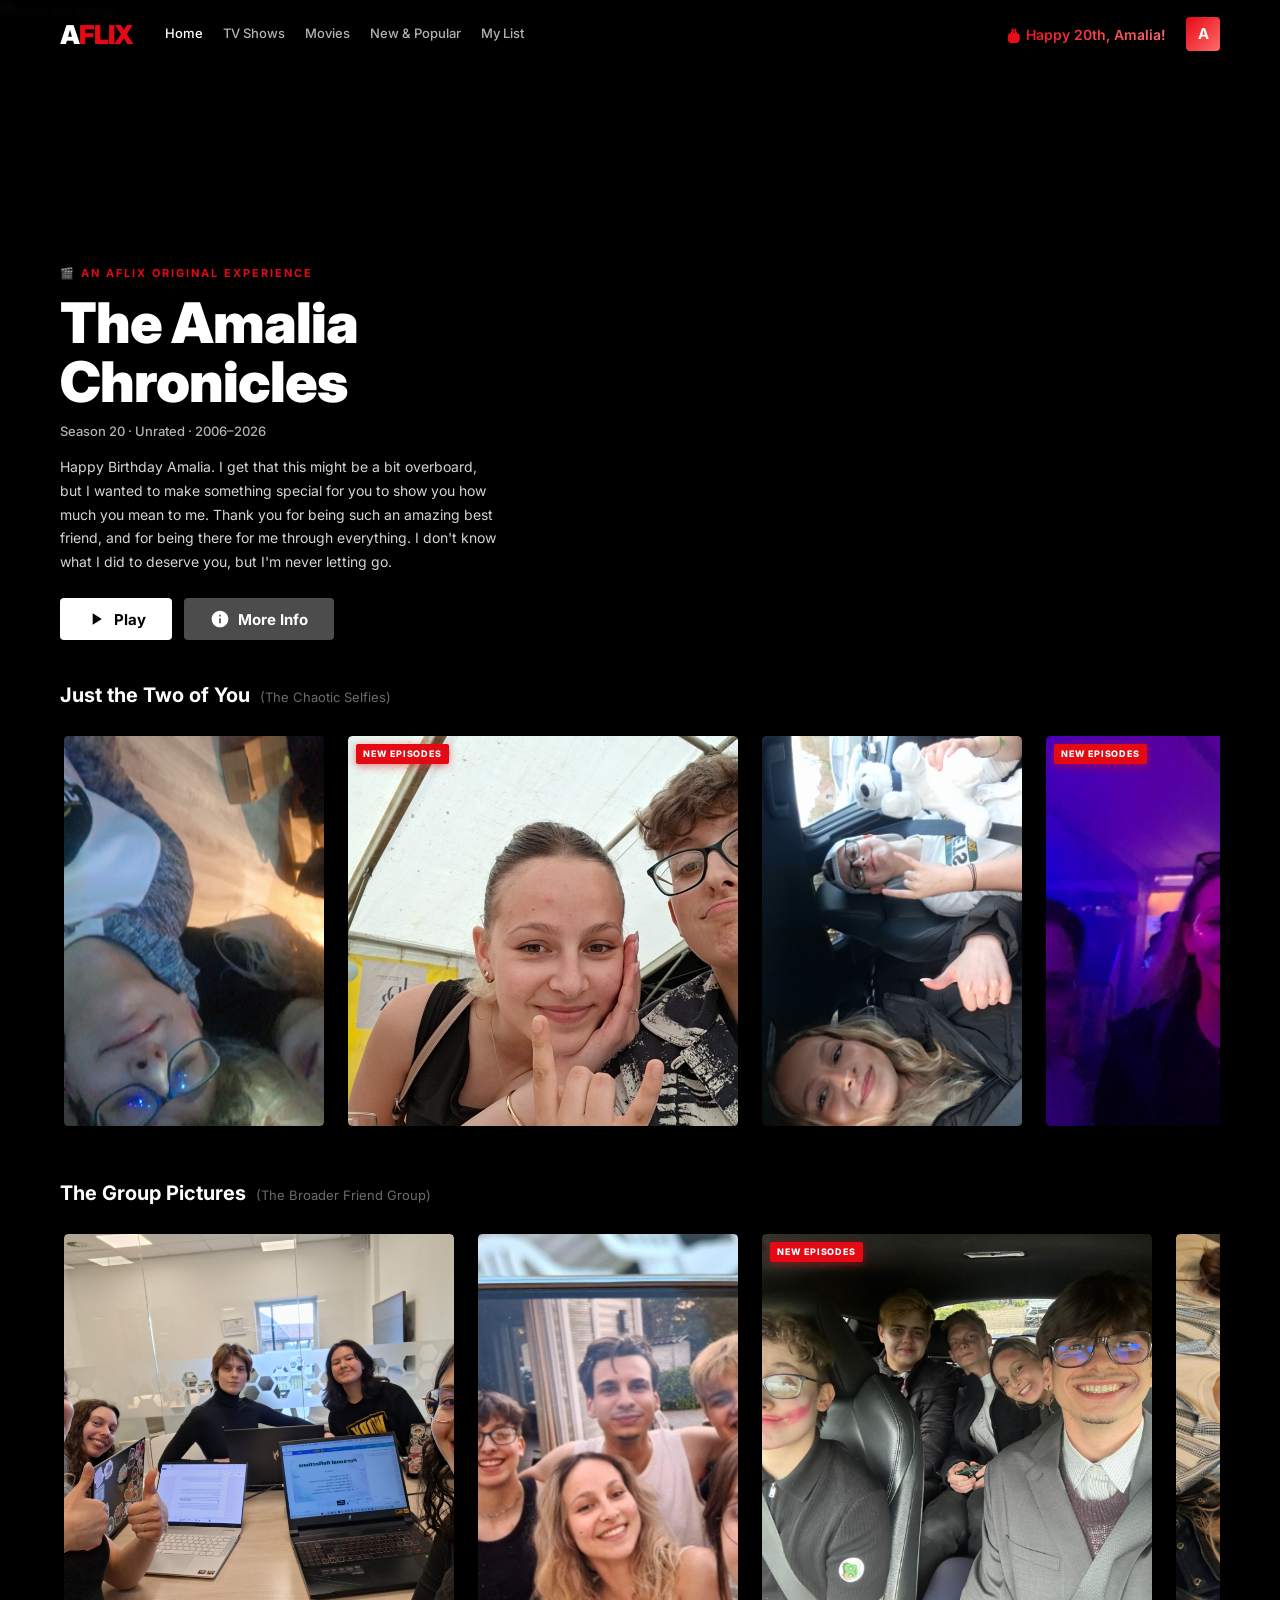
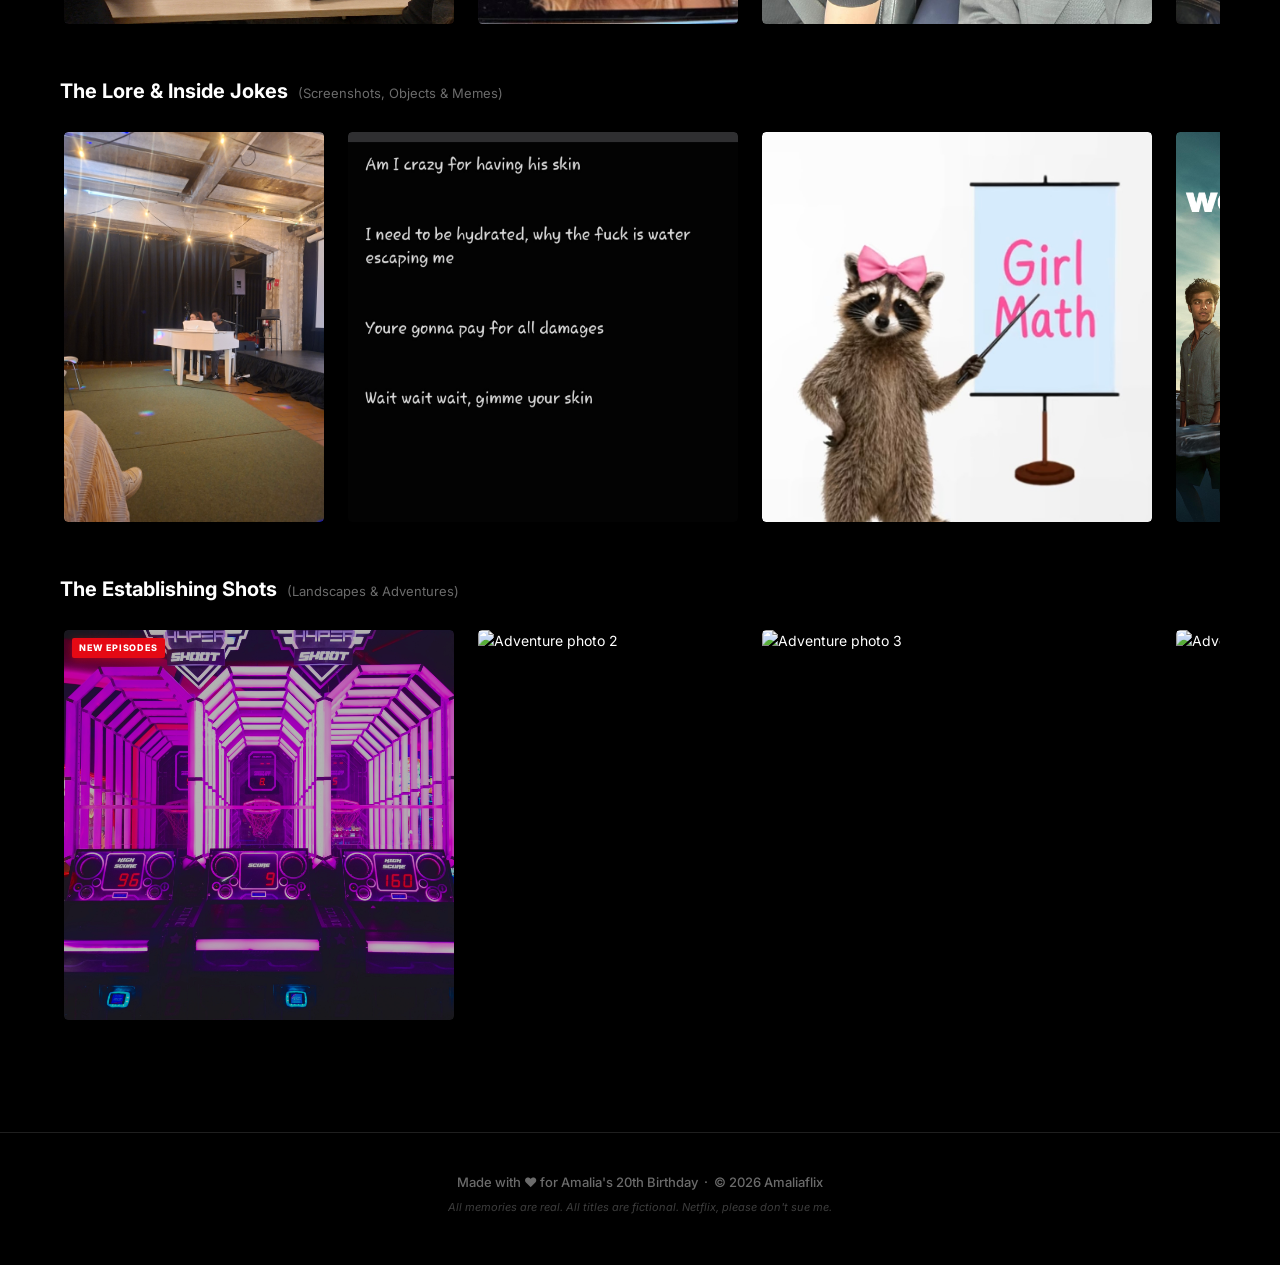
==== commit 94f28deb: "Updated card info, still need to update descriptions" ====
--- a/index.html
+++ b/index.html
@@ -1,15 +1,19 @@
 <!DOCTYPE html>
 <html lang="en">
+
 <head>
   <meta charset="UTF-8" />
   <meta name="viewport" content="width=device-width, initial-scale=1.0" />
   <title>Amaliaflix – Happy 20th, Amalia!</title>
-  <meta name="description" content="A Netflix-style birthday tribute to Amalia's 20th birthday. Curated memories, inside jokes, and the greatest hits of 20 years." />
+  <meta name="description"
+    content="A Netflix-style birthday tribute to Amalia's 20th birthday. Curated memories, inside jokes, and the greatest hits of 20 years." />
   <link rel="preconnect" href="https://fonts.googleapis.com" />
   <link rel="preconnect" href="https://fonts.gstatic.com" crossorigin />
-  <link href="https://fonts.googleapis.com/css2?family=Inter:wght@300;400;500;600;700;900&display=swap" rel="stylesheet" />
+  <link href="https://fonts.googleapis.com/css2?family=Inter:wght@300;400;500;600;700;900&display=swap"
+    rel="stylesheet" />
   <link rel="stylesheet" href="style.css" />
 </head>
+
 <body>
 
   <!-- ===== FIXED HEADER ===== -->
@@ -43,17 +47,23 @@
       <h1 class="hero__title">The Amalia Chronicles</h1>
       <p class="hero__subtitle">Season 20 · Unrated · 2006–2026</p>
       <p class="hero__desc">
-        A critically acclaimed, Emmy-winning, binge-worthy saga spanning two decades of chaotic decision-making,
-        questionable life choices, and an inexplicable ability to make everything more fun.
-        Now streaming exclusively on Aflix.
+        Happy Birthday Amalia. I get that this might be a bit overboard, but I wanted to make something special for you
+        to show you how much you mean to me. Thank you for being such an amazing best friend, and for being there for me
+        through everything. I don't know what I did to deserve you, but I'm never letting go.
       </p>
       <div class="hero__actions">
-        <button class="btn btn--play" id="play-btn">
-          <svg viewBox="0 0 24 24" fill="currentColor" width="20" height="20"><path d="M8 5v14l11-7z"/></svg>
-          Play
+        <button class="btn btn--play" id="play-btn"
+          onclick="document.getElementById('video-modal').style.display='flex'; document.getElementById('video-player').play();">
+          <svg viewBox="0 0 24 24" fill="currentColor" width="20" height="20">
+            <path d="M8 5v14l11-7z" />
+          </svg>
+          Play<!-- the video I want to play is me playing a recording of the song, remember to film and name the file birthday-video.mp4 -->
         </button>
         <button class="btn btn--info" id="more-info-btn">
-          <svg viewBox="0 0 24 24" fill="currentColor" width="20" height="20"><path d="M12 2C6.48 2 2 6.48 2 12s4.48 10 10 10 10-4.48 10-10S17.52 2 12 2zm1 15h-2v-6h2v6zm0-8h-2V7h2v2z"/></svg>
+          <svg viewBox="0 0 24 24" fill="currentColor" width="20" height="20">
+            <path
+              d="M12 2C6.48 2 2 6.48 2 12s4.48 10 10 10 10-4.48 10-10S17.52 2 12 2zm1 15h-2v-6h2v6zm0-8h-2V7h2v2z" />
+          </svg>
           More Info
         </button>
       </div>
@@ -69,7 +79,8 @@
          Files: Selfie_5, Snapchat x4, legos_notes_two_of_us
     ========================================= -->
     <section class="row" id="row-selfies" aria-labelledby="row1-title">
-      <h2 class="row__title" id="row1-title">Just the Two of You <span class="row__subtitle">(The Chaotic Selfies)</span></h2>
+      <h2 class="row__title" id="row1-title">Just the Two of You <span class="row__subtitle">(The Chaotic
+          Selfies)</span></h2>
       <div class="row__track-wrapper">
         <button class="row__chevron row__chevron--left" aria-label="Scroll left" id="r1-left">&#8249;</button>
         <div class="row__track" id="row1-track">
@@ -150,7 +161,8 @@
          Files: 20260511, IMG-20260519, IMG_20260504, Snapchat-1970, cooking_group_pic, pizza_day_group
     ========================================= -->
     <section class="row" id="row-group" aria-labelledby="row2-title">
-      <h2 class="row__title" id="row2-title">The Group Pictures <span class="row__subtitle">(The Broader Friend Group)</span></h2>
+      <h2 class="row__title" id="row2-title">The Group Pictures <span class="row__subtitle">(The Broader Friend
+          Group)</span></h2>
       <div class="row__track-wrapper">
         <button class="row__chevron row__chevron--left" aria-label="Scroll left" id="r2-left">&#8249;</button>
         <div class="row__track" id="row2-track">
@@ -230,7 +242,8 @@
          Files: 20260317, Screenshot x2, cute_little_guy, koln_fav_pic, we_were_liars
     ========================================= -->
     <section class="row" id="row-lore" aria-labelledby="row3-title">
-      <h2 class="row__title" id="row3-title">The Lore &amp; Inside Jokes <span class="row__subtitle">(Screenshots, Objects &amp; Memes)</span></h2>
+      <h2 class="row__title" id="row3-title">The Lore &amp; Inside Jokes <span class="row__subtitle">(Screenshots,
+          Objects &amp; Memes)</span></h2>
       <div class="row__track-wrapper">
         <button class="row__chevron row__chevron--left" aria-label="Scroll left" id="r3-left">&#8249;</button>
         <div class="row__track" id="row3-track">
@@ -248,7 +261,8 @@
 
           <a href="#" class="card card--landscape" id="r3-c2" aria-label="Sci-Fi, Fantasy &amp; Girl Math">
             <div class="card__img-wrap">
-              <img src="imgs/The Lore &amp; Inside Jokes/Screenshot_20260604_220347_Samsung Notes.jpg" alt="Lore photo 2" loading="lazy" />
+              <img src="imgs/The Lore &amp; Inside Jokes/Screenshot_20260604_220347_Samsung Notes.jpg"
+                alt="Lore photo 2" loading="lazy" />
               <div class="card__shine"></div>
             </div>
             <div class="card__meta">
@@ -258,7 +272,8 @@
 
           <a href="#" class="card card--landscape" id="r3-c3" aria-label="Psychological Thrillers (Our Text History)">
             <div class="card__img-wrap">
-              <img src="imgs/The Lore &amp; Inside Jokes/Screenshot_20260604_220450_TikTok.jpg" alt="Lore photo 3" loading="lazy" />
+              <img src="imgs/The Lore &amp; Inside Jokes/Screenshot_20260604_220450_TikTok.jpg" alt="Lore photo 3"
+                loading="lazy" />
               <div class="card__shine"></div>
             </div>
             <div class="card__meta">
@@ -268,7 +283,8 @@
 
           <a href="#" class="card card--portrait" id="r3-c4" aria-label="Gritty Documentaries: Enemy of the State">
             <div class="card__img-wrap">
-              <img src="imgs/The Lore &amp; Inside Jokes/we_were_liars_for_website.jpg" alt="Lore photo 4" loading="lazy" />
+              <img src="imgs/The Lore &amp; Inside Jokes/we_were_liars_for_website.jpg" alt="Lore photo 4"
+                loading="lazy" />
               <div class="card__shine"></div>
             </div>
             <div class="card__meta">
@@ -279,7 +295,8 @@
 
           <a href="#" class="card card--landscape" id="r3-c5" aria-label="Creature Feature: A Love Story">
             <div class="card__img-wrap">
-              <img src="imgs/The Lore &amp; Inside Jokes/cute_little_guy_lore.jpg" alt="Cute little guy" loading="lazy" />
+              <img src="imgs/The Lore &amp; Inside Jokes/cute_little_guy_lore.jpg" alt="Cute little guy"
+                loading="lazy" />
               <span class="badge badge--new-ep" aria-label="New Episodes">New Episodes</span>
               <div class="card__shine"></div>
             </div>
@@ -311,7 +328,8 @@
          (VID-20260601-WA0010.mp4 skipped — video file)
     ========================================= -->
     <section class="row" id="row-adventure" aria-labelledby="row4-title">
-      <h2 class="row__title" id="row4-title">The Establishing Shots <span class="row__subtitle">(Landscapes &amp; Adventures)</span></h2>
+      <h2 class="row__title" id="row4-title">The Establishing Shots <span class="row__subtitle">(Landscapes &amp;
+          Adventures)</span></h2>
       <div class="row__track-wrapper">
         <button class="row__chevron row__chevron--left" aria-label="Scroll left" id="r4-left">&#8249;</button>
         <div class="row__track" id="row4-track">
@@ -360,7 +378,8 @@
 
           <a href="#" class="card card--landscape" id="r4-c5" aria-label="Women&#39;s Day Special: Feature Length">
             <div class="card__img-wrap">
-              <img src="imgs/The Establishing Shots/womens_day_establishing_shots.jpg" alt="Women's Day establishing shot" loading="lazy" />
+              <img src="imgs/The Establishing Shots/womens_day_establishing_shots.jpg"
+                alt="Women's Day establishing shot" loading="lazy" />
               <span class="badge badge--new-ep" aria-label="New Episodes">New Episodes</span>
               <div class="card__shine"></div>
             </div>
@@ -371,7 +390,8 @@
 
           <a href="#" class="card card--portrait" id="r4-c6" aria-label="Birthday Special: Director&#39;s Cut">
             <div class="card__img-wrap">
-              <img src="imgs/The Establishing Shots/birthday_establishing_shots.jpg" alt="Birthday establishing shot" loading="lazy" />
+              <img src="imgs/The Establishing Shots/birthday_establishing_shots.jpg" alt="Birthday establishing shot"
+                loading="lazy" />
               <span class="badge badge--new-ep" aria-label="New Episodes">New Episodes</span>
               <div class="card__shine"></div>
             </div>
@@ -391,7 +411,7 @@
   <!-- ===== FOOTER ===== -->
   <footer class="footer" id="main-footer">
     <p class="footer__text">Made with ❤️ for Amalia's 20th Birthday &nbsp;·&nbsp; © 2026 Amaliaflix</p>
-    <p class="footer__sub">All memories are real. All titles are fictional. Please don't sue me.</p>
+    <p class="footer__sub">All memories are real. All titles are fictional. Netflix, please don't sue me.</p>
   </footer>
 
   <!-- ===== MODAL ===== -->
@@ -407,16 +427,20 @@
         <div class="modal__top">
           <span class="modal__match" id="modal-match"></span>
           <span class="modal__badge" id="modal-badge" style="display:none">New Episodes</span>
-          <span class="modal__year"  id="modal-year"></span>
+          <span class="modal__year" id="modal-year"></span>
           <span class="modal__duration" id="modal-duration"></span>
         </div>
         <div class="modal__actions">
           <button class="modal__btn modal__btn--play">
-            <svg viewBox="0 0 24 24" fill="currentColor" width="17" height="17"><path d="M8 5v14l11-7z"/></svg>
+            <svg viewBox="0 0 24 24" fill="currentColor" width="17" height="17">
+              <path d="M8 5v14l11-7z" />
+            </svg>
             Play
           </button>
           <button class="modal__btn modal__btn--list">
-            <svg viewBox="0 0 24 24" fill="currentColor" width="17" height="17"><path d="M19 13H13v6h-2v-6H5v-2h6V5h2v6h6v2z"/></svg>
+            <svg viewBox="0 0 24 24" fill="currentColor" width="17" height="17">
+              <path d="M19 13H13v6h-2v-6H5v-2h6V5h2v6h6v2z" />
+            </svg>
             My List
           </button>
         </div>
@@ -439,23 +463,28 @@
       <div class="modal__body">
         <h2 class="modal__title" id="info-modal-title">The Amalia Chronicles: Viewer Reviews</h2>
         <p class="modal__desc" style="margin-bottom: 24px; color: var(--clr-gray); font-size: 14px;">
-          What makes Amalia the ultimate main character? Add your favorite things about her to the official review log below.
+          What makes Amalia the ultimate main character? Add your favorite things about her to the official review log
+          below.
         </p>
-        
+
         <form id="feedback-form" style="display: flex; flex-direction: column; gap: 12px; margin-bottom: 30px;">
           <div style="display: flex; gap: 10px;">
-            <input type="text" id="feedback-input" placeholder="e.g., Her chaotic plans, her amazing music taste..." required 
+            <input type="text" id="feedback-input" placeholder="e.g., Her chaotic plans, her amazing music taste..."
+              required
               style="flex: 1; padding: 12px 16px; border-radius: 4px; background: #2a2a2a; border: 1px solid #444; color: #fff; font-family: var(--font-main); font-size: 14px; outline: none; transition: border-color 0.2s;" />
-            <button type="submit" class="btn btn--play" style="padding: 0 24px; font-weight: 700; border-radius: 4px; border: none; cursor: pointer; font-size: 14px;">
+            <button type="submit" class="btn btn--play"
+              style="padding: 0 24px; font-weight: 700; border-radius: 4px; border: none; cursor: pointer; font-size: 14px;">
               Add Review
             </button>
           </div>
         </form>
 
-        <h3 style="font-size: 16px; font-weight: 700; margin-bottom: 12px; display: flex; align-items: center; gap: 8px;">
-          ⭐ Audience Favorites <span id="feedback-count" style="font-size: 12px; color: var(--clr-netflix); font-weight: 800; background: rgba(229,9,20,0.15); padding: 2px 8px; border-radius: 10px;">0</span>
+        <h3
+          style="font-size: 16px; font-weight: 700; margin-bottom: 12px; display: flex; align-items: center; gap: 8px;">
+          ⭐ Audience Favorites <span id="feedback-count"
+            style="font-size: 12px; color: var(--clr-netflix); font-weight: 800; background: rgba(229,9,20,0.15); padding: 2px 8px; border-radius: 10px;">0</span>
         </h3>
-        
+
         <div id="feedback-list-container" style="max-height: 250px; overflow-y: auto; padding-right: 5px;">
           <ul id="feedback-list" style="list-style: none; display: flex; flex-direction: column; gap: 8px;">
             <!-- reviews dynamically added here -->
@@ -465,6 +494,18 @@
     </div>
   </div>
 
+  <div id="video-modal"
+    style="display:none; position:fixed; inset:0; background:rgba(0,0,0,0.85); z-index:9999; align-items:center; justify-content:center; padding:20px;">
+    <div
+      style="position:relative; max-width:900px; width:100%; background:#000; border-radius:12px; overflow:hidden; box-shadow:0 20px 60px rgba(0,0,0,0.6);">
+      <button type="button"
+        onclick="document.getElementById('video-modal').style.display='none'; document.getElementById('video-player').pause(); document.getElementById('video-player').currentTime=0;"
+        style="position:absolute; top:10px; right:10px; z-index:2; border:none; border-radius:50%; width:36px; height:36px; cursor:pointer; font-size:20px;">✕</button>
+      <video id="video-player" controls playsinline preload="metadata" src="videos/birthday-video.mp4"
+        style="display:block; width:100%; height:auto; background:#000;"></video>
+    </div>
+  </div>
   <script src="script.js"></script>
 </body>
-</html>
+
+</html>
